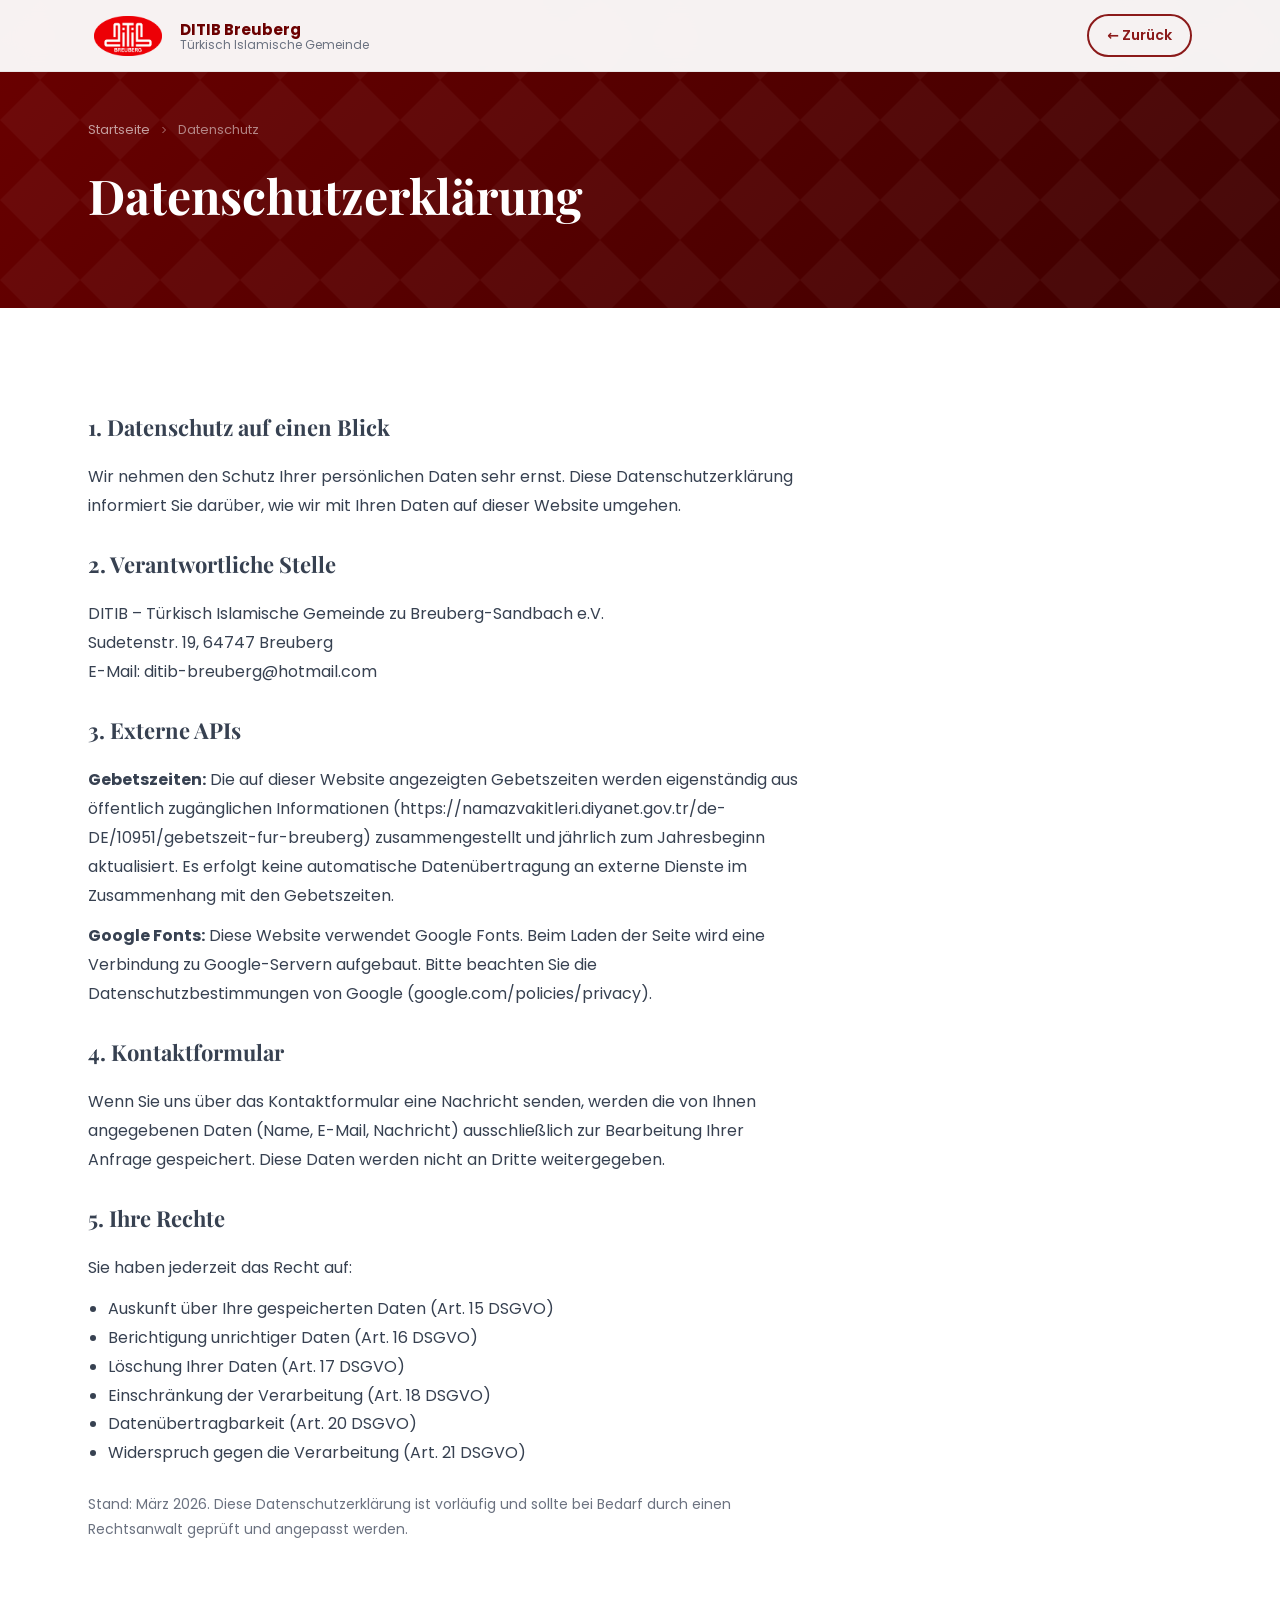
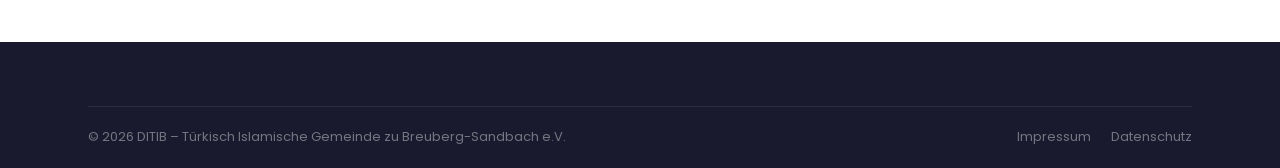
==== pages/datenschutz.html @ 113edd47 "datenschutz aktualisiert" ====
<!DOCTYPE html>
<html lang="de">

<head>
  <meta charset="UTF-8">
  <meta name="viewport" content="width=device-width, initial-scale=1.0">
  <title>Datenschutzerklärung – DITIB Breuberg</title>
  <link rel="preconnect" href="https://fonts.googleapis.com">
  <link rel="preconnect" href="https://fonts.gstatic.com" crossorigin>
  <link
    href="https://fonts.googleapis.com/css2?family=Playfair+Display:wght@600;700&family=Poppins:wght@400;500;600;700&display=swap"
    rel="stylesheet">
  <link rel="stylesheet" href="../css/style.css">
</head>

<body>

  <header>
    <nav class="navbar">
      <div class="container">
        <div class="navbar__inner">
          <a href="../index.html" class="navbar__logo">
            <div class="navbar__logo-icon" aria-hidden="true">
              <img src="../images/ditib_breuberg_logo.png" alt="DITIB Breuberg Logo"
                style="height:40px;width:auto;display:block;">
            </div>
            <div class="navbar__logo-text">
              <strong>DITIB Breuberg</strong>
              <span>Türkisch Islamische Gemeinde</span>
            </div>
          </a>
          <div class="navbar__actions">
            <a href="../index.html" class="btn btn--outline btn--sm">← Zurück</a>
          </div>
        </div>
      </div>
    </nav>
  </header>

  <div class="page-hero">
    <div class="container">
      <div class="page-hero__inner">
        <nav class="page-hero__breadcrumb">
          <a href="../index.html">Startseite</a>
          <svg width="12" height="12" viewBox="0 0 24 24" fill="none" stroke="currentColor" stroke-width="2">
            <path d="M9 18l6-6-6-6" />
          </svg>
          <span>Datenschutz</span>
        </nav>
        <h1>Datenschutzerklärung</h1>
      </div>
    </div>
  </div>

  <main>
    <section class="section">
      <div class="container">
        <div style="max-width:720px;line-height:1.8;color:var(--gray-700)">

          <h2 style="font-family:var(--font-heading);font-size:1.375rem;color:var(--green-900);margin-bottom:16px">1.
            Datenschutz auf einen Blick</h2>
          <p style="margin-bottom:24px">
            Wir nehmen den Schutz Ihrer persönlichen Daten sehr ernst. Diese Datenschutzerklärung informiert Sie
            darüber, wie wir mit Ihren Daten auf dieser Website umgehen.
          </p>

          <h2 style="font-family:var(--font-heading);font-size:1.375rem;color:var(--green-900);margin-bottom:16px">2.
            Verantwortliche Stelle</h2>
          <p style="margin-bottom:24px">
            DITIB – Türkisch Islamische Gemeinde zu Breuberg-Sandbach e.V.<br>
            Sudetenstr. 19, 64747 Breuberg<br>
            E-Mail: <a href="mailto:ditib-breuberg@hotmail.com"
              style="color:var(--green-700)">ditib-breuberg@hotmail.com</a>
          </p>

          <h2 style="font-family:var(--font-heading);font-size:1.375rem;color:var(--green-900);margin-bottom:16px">3.
            Externe APIs</h2>
          <p style="margin-bottom:12px">
            <strong>Gebetszeiten:</strong> Die auf dieser Website angezeigten Gebetszeiten werden eigenständig aus
            öffentlich zugänglichen Informationen (https://namazvakitleri.diyanet.gov.tr/de-DE/10951/gebetszeit-fur-breuberg) zusammengestellt und jährlich zum
            Jahresbeginn aktualisiert. Es erfolgt keine automatische Datenübertragung an externe Dienste im Zusammenhang
            mit den Gebetszeiten.
          </p>
          <p style="margin-bottom:24px">
            <strong>Google Fonts:</strong> Diese Website verwendet Google Fonts. Beim Laden der Seite wird eine
            Verbindung zu Google-Servern aufgebaut. Bitte beachten Sie die Datenschutzbestimmungen von Google
            (google.com/policies/privacy).
          </p>

          <h2 style="font-family:var(--font-heading);font-size:1.375rem;color:var(--green-900);margin-bottom:16px">4.
            Kontaktformular</h2>
          <p style="margin-bottom:24px">
            Wenn Sie uns über das Kontaktformular eine Nachricht senden, werden die von Ihnen angegebenen Daten (Name,
            E-Mail, Nachricht) ausschließlich zur Bearbeitung Ihrer Anfrage gespeichert. Diese Daten werden nicht an
            Dritte weitergegeben.
          </p>

          <h2 style="font-family:var(--font-heading);font-size:1.375rem;color:var(--green-900);margin-bottom:16px">5.
            Ihre Rechte</h2>
          <p style="margin-bottom:12px">Sie haben jederzeit das Recht auf:</p>
          <ul style="margin-left:20px;margin-bottom:24px;list-style:disc">
            <li>Auskunft über Ihre gespeicherten Daten (Art. 15 DSGVO)</li>
            <li>Berichtigung unrichtiger Daten (Art. 16 DSGVO)</li>
            <li>Löschung Ihrer Daten (Art. 17 DSGVO)</li>
            <li>Einschränkung der Verarbeitung (Art. 18 DSGVO)</li>
            <li>Datenübertragbarkeit (Art. 20 DSGVO)</li>
            <li>Widerspruch gegen die Verarbeitung (Art. 21 DSGVO)</li>
          </ul>

          <p style="color:var(--gray-500);font-size:.875rem">
            Stand: März 2026. Diese Datenschutzerklärung ist vorläufig und sollte bei Bedarf durch einen Rechtsanwalt
            geprüft und angepasst werden.
          </p>
        </div>
      </div>
    </section>
  </main>

  <footer class="footer">
    <div class="container">
      <div class="footer__bottom">
        <p>© 2026 DITIB – Türkisch Islamische Gemeinde zu Breuberg-Sandbach e.V.</p>
        <div class="footer__bottom-links">
          <a href="impressum.html">Impressum</a>
          <a href="datenschutz.html">Datenschutz</a>
        </div>
      </div>
    </div>
  </footer>

  <script src="../js/main.js"></script>
</body>

</html>
---- css/style.css ----
/* ============================================
   DITIB Breuberg - Modern Website Stylesheet
   Mobile-First, CSS Custom Properties
   ============================================ */

/* ---- CSS Variables ---- */
:root {
  /* Colors */
  --red-900: #6B0000;
  --red-800: #8B1A1A;
  --red-700: #A52020;
  --red-600: #C0392B;
  --red-500: #D9534F;
  --red-100: #FEF0F0;
  --emerald-700: #1A5C3A;
  --emerald-500: #2D8653;
  --emerald-300: #6BBF8E;
  --emerald-100: #E8F5EE;
  --cream: #F5F0E8;
  --white: #FFFFFF;
  --gray-900: #1A1A2E;
  --gray-700: #374151;
  --gray-500: #6B7280;
  --gray-300: #D1D5DB;
  --gray-100: #F3F4F6;
  --red-500: #EF4444;
  --blue-500: #3B82F6;

  /* Typography */
  --font-heading: 'Playfair Display', Georgia, serif;
  --font-body: 'Poppins', system-ui, -apple-system, sans-serif;
  --font-arabic: 'Amiri', 'Traditional Arabic', serif;

  /* Sizes */
  --radius-sm: 6px;
  --radius-md: 12px;
  --radius-lg: 20px;
  --radius-xl: 32px;
  --radius-full: 9999px;

  /* Shadows */
  --shadow-sm: 0 1px 3px rgba(0,0,0,.08), 0 1px 2px rgba(0,0,0,.06);
  --shadow-md: 0 4px 16px rgba(0,0,0,.10), 0 2px 6px rgba(0,0,0,.08);
  --shadow-lg: 0 10px 40px rgba(0,0,0,.14);
  --shadow-emerald: 0 4px 20px rgba(45,134,83,.25);

  /* Transitions */
  --ease: cubic-bezier(.4,0,.2,1);
  --duration: 250ms;

  /* Layout */
  --container: 1200px;
  --nav-height: 72px;

  /* Section padding */
  --section-py: clamp(60px, 8vw, 100px);
}

/* ---- Reset & Base ---- */
*, *::before, *::after { box-sizing: border-box; margin: 0; padding: 0; }

html {
  scroll-behavior: smooth;
  font-size: 16px;
  -webkit-text-size-adjust: 100%;
}

body {
  font-family: var(--font-body);
  color: var(--gray-900);
  background: var(--white);
  line-height: 1.6;
  overflow-x: hidden;
}

img, svg, video { display: block; max-width: 100%; }
a { color: inherit; text-decoration: none; }
ul, ol { list-style: none; }
button { cursor: pointer; border: none; background: none; font: inherit; }
input, textarea, select { font: inherit; }

/* ---- Utility ---- */
.container {
  width: 100%;
  max-width: var(--container);
  margin: 0 auto;
  padding: 0 20px;
}

@media (min-width: 640px) { .container { padding: 0 32px; } }
@media (min-width: 1024px) { .container { padding: 0 48px; } }

.section { padding: var(--section-py) 0; }
.section--alt { background: var(--cream); }
.section--dark { background: var(--red-900); color: var(--white); }
.section--green { background: var(--red-800); color: var(--white); }

.sr-only { position:absolute; width:1px; height:1px; padding:0; margin:-1px; overflow:hidden; clip:rect(0,0,0,0); border:0; }

.badge {
  display: inline-flex;
  align-items: center;
  gap: 6px;
  padding: 4px 14px;
  border-radius: var(--radius-full);
  font-size: .75rem;
  font-weight: 600;
  letter-spacing: .06em;
  text-transform: uppercase;
  background: var(--emerald-100);
  color: var(--emerald-700);
}

.section-header {
  text-align: center;
  margin-bottom: clamp(36px, 5vw, 60px);
}

.section-header .badge { margin-bottom: 14px; }

.section-header h2 {
  font-family: var(--font-heading);
  font-size: clamp(28px, 4vw, 44px);
  line-height: 1.2;
  color: var(--red-900);
  margin-bottom: 16px;
}

.section--dark .section-header h2,
.section--green .section-header h2 { color: var(--white); }

.section-header p {
  max-width: 600px;
  margin: 0 auto;
  color: var(--gray-500);
  font-size: 1.0625rem;
}

.section--dark .section-header p,
.section--green .section-header p { color: rgba(255,255,255,.7); }

/* ---- Buttons ---- */
.btn {
  display: inline-flex;
  align-items: center;
  justify-content: center;
  gap: 8px;
  padding: 12px 28px;
  border-radius: var(--radius-full);
  font-size: .9375rem;
  font-weight: 600;
  transition: all var(--duration) var(--ease);
  white-space: nowrap;
}

.btn--primary {
  background: var(--red-800);
  color: var(--white);
  box-shadow: 0 4px 14px rgba(139,26,26,.3);
}
.btn--primary:hover { background: var(--red-700); transform: translateY(-2px); box-shadow: 0 8px 24px rgba(139,26,26,.35); }

.btn--emerald {
  background: var(--emerald-500);
  color: var(--white);
  box-shadow: var(--shadow-emerald);
}
.btn--emerald:hover { background: var(--emerald-700); transform: translateY(-2px); box-shadow: 0 8px 24px rgba(45,134,83,.4); }

.btn--outline {
  background: transparent;
  color: var(--red-800);
  border: 2px solid var(--red-800);
}
.btn--outline:hover { background: var(--red-800); color: var(--white); }

.btn--outline-white {
  background: transparent;
  color: var(--white);
  border: 2px solid rgba(255,255,255,.6);
}
.btn--outline-white:hover { background: rgba(255,255,255,.15); border-color: var(--white); }

.btn--lg { padding: 16px 36px; font-size: 1.0625rem; }
.btn--sm { padding: 8px 18px; font-size: .875rem; }

/* ---- Navigation ---- */
.navbar {
  position: fixed;
  top: 0; left: 0; right: 0;
  z-index: 1000;
  height: var(--nav-height);
  background: rgba(255,255,255,.95);
  backdrop-filter: blur(12px);
  -webkit-backdrop-filter: blur(12px);
  border-bottom: 1px solid rgba(0,0,0,.06);
  transition: box-shadow var(--duration) var(--ease);
}

.navbar.scrolled {
  box-shadow: var(--shadow-md);
}

.navbar .container {
  height: 100%;
}

.navbar__inner {
  height: 100%;
  display: flex;
  align-items: center;
  justify-content: space-between;
  gap: 24px;
}

.navbar__logo {
  display: flex;
  align-items: center;
  gap: 12px;
  flex-shrink: 0;
}

.navbar__logo-icon {
  width: auto;
  height: 44px;
  min-width: 44px;
  max-width: 80px;
  background: transparent;
  border-radius: var(--radius-md);
  display: flex;
  align-items: center;
  justify-content: center;
  overflow: hidden;
  padding: 4px 6px;
}

.navbar__logo-icon svg { color: var(--white); }

.navbar__logo-text {
  display: flex;
  flex-direction: column;
}

.navbar__logo-text strong {
  font-size: .9375rem;
  font-weight: 700;
  color: var(--red-900);
  line-height: 1.2;
}

.navbar__logo-text span {
  font-size: .75rem;
  color: var(--gray-500);
  line-height: 1;
}

@media (max-width: 480px) {
  .navbar__logo-text span { display: none; }
  :root { --nav-height: 60px; }
}

.navbar__nav {
  display: none;
  align-items: center;
  gap: 4px;
}

@media (min-width: 1024px) { .navbar__nav { display: flex; } }

.navbar__nav a {
  padding: 8px 14px;
  border-radius: var(--radius-sm);
  font-size: .9rem;
  font-weight: 500;
  color: var(--gray-700);
  transition: all var(--duration) var(--ease);
}

.navbar__nav a:hover { background: var(--red-100); color: var(--red-800); }
.navbar__nav a.active { background: var(--red-100); color: var(--red-800); font-weight: 600; }

.navbar__actions {
  display: flex;
  align-items: center;
  gap: 12px;
}

.navbar__donate {
  display: none;
}

@media (min-width: 768px) { .navbar__donate { display: inline-flex; } }

.navbar__hamburger {
  display: flex;
  flex-direction: column;
  justify-content: center;
  align-items: center;
  width: 40px;
  height: 40px;
  gap: 5px;
  border-radius: var(--radius-sm);
  transition: background var(--duration) var(--ease);
}

.navbar__hamburger:hover { background: var(--gray-100); }

@media (min-width: 1024px) { .navbar__hamburger { display: none; } }

.navbar__hamburger span {
  display: block;
  width: 22px;
  height: 2px;
  background: var(--gray-700);
  border-radius: 2px;
  transition: all var(--duration) var(--ease);
  transform-origin: center;
}

.navbar__hamburger.open span:nth-child(1) { transform: translateY(7px) rotate(45deg); }
.navbar__hamburger.open span:nth-child(2) { opacity: 0; transform: scaleX(0); }
.navbar__hamburger.open span:nth-child(3) { transform: translateY(-7px) rotate(-45deg); }

/* Mobile Menu */
.mobile-menu {
  position: fixed;
  top: var(--nav-height);
  left: 0; right: 0;
  background: var(--white);
  border-bottom: 1px solid var(--gray-300);
  box-shadow: var(--shadow-lg);
  z-index: 999;
  transform: translateY(-10px);
  opacity: 0;
  pointer-events: none;
  transition: all var(--duration) var(--ease);
}

.mobile-menu.open {
  transform: translateY(0);
  opacity: 1;
  pointer-events: all;
}

.mobile-menu__inner {
  padding: 20px;
  display: flex;
  flex-direction: column;
  gap: 4px;
}

.mobile-menu__inner a {
  padding: 12px 16px;
  border-radius: var(--radius-md);
  font-size: 1rem;
  font-weight: 500;
  color: var(--gray-700);
  transition: all var(--duration) var(--ease);
  display: flex;
  align-items: center;
  gap: 12px;
}

.mobile-menu__inner a:hover { background: var(--red-100); color: var(--red-800); }
.mobile-menu__inner a svg { color: var(--gray-500); flex-shrink: 0; }
.mobile-menu__inner a:hover svg,
.mobile-menu__inner a.active svg { color: var(--gray-500); }

.mobile-menu__divider { height: 1px; background: var(--gray-300); margin: 8px 0; }

.mobile-menu__donate {
  margin-top: 8px;
}

/* ---- Hero Section ---- */
.hero {
  min-height: 100svh;
  min-height: 100vh;
  position: relative;
  display: flex;
  align-items: center;
  overflow: hidden;
  padding-top: var(--nav-height);
}

.hero__bg {
  position: absolute;
  inset: 0;
  background: linear-gradient(135deg, var(--red-900) 0%, #3D0000 40%, #4A0000 100%);
}

/* Geometric Islamic pattern overlay */
.hero__pattern {
  position: absolute;
  inset: 0;
  opacity: .04;
  background-image: url("data:image/svg+xml,%3Csvg width='80' height='80' viewBox='0 0 80 80' xmlns='http://www.w3.org/2000/svg'%3E%3Cg fill='none' fill-rule='evenodd'%3E%3Cg fill='%23ffffff' fill-opacity='1'%3E%3Cpath d='M40 0L80 40L40 80L0 40Z M40 10L70 40L40 70L10 40Z'/%3E%3C/g%3E%3C/g%3E%3C/svg%3E");
  background-size: 80px 80px;
}

.hero__glow {
  position: absolute;
  width: 600px;
  height: 600px;
  background: radial-gradient(circle, rgba(45,134,83,.15) 0%, transparent 70%);
  top: -100px;
  right: -100px;
  pointer-events: none;
}

.hero__glow-2 {
  position: absolute;
  width: 400px;
  height: 400px;
  background: radial-gradient(circle, rgba(139,26,26,.3) 0%, transparent 70%);
  bottom: -50px;
  left: -50px;
  pointer-events: none;
}

.hero__content {
  position: relative;
  z-index: 1;
  width: 100%;
  padding: 60px 0;
}

.hero__inner {
  display: grid;
  gap: 48px;
  align-items: center;
}

@media (min-width: 1024px) {
  .hero__inner {
    grid-template-columns: 1fr 440px;
    gap: 64px;
  }
}

.hero__text { color: var(--white); }

.hero__bismillah {
  font-family: var(--font-arabic);
  font-size: clamp(1.5rem, 3vw, 2rem);
  color: var(--emerald-300);
  margin-bottom: 20px;
  direction: rtl;
  text-align: left;
}

@media (min-width: 1024px) { .hero__bismillah { text-align: right; } }

.hero__label {
  display: inline-flex;
  align-items: center;
  gap: 8px;
  background: rgba(45,134,83,.2);
  border: 1px solid rgba(45,134,83,.4);
  color: var(--emerald-300);
  padding: 6px 16px;
  border-radius: var(--radius-full);
  font-size: .8125rem;
  font-weight: 600;
  letter-spacing: .06em;
  text-transform: uppercase;
  margin-bottom: 20px;
}

.hero__title {
  font-family: var(--font-heading);
  font-size: clamp(32px, 5vw, 64px);
  line-height: 1.1;
  font-weight: 700;
  margin-bottom: 16px;
}

.hero__title em {
  font-style: normal;
  color: var(--emerald-300);
  display: block;
}

.hero__subtitle {
  font-size: clamp(1rem, 1.5vw, 1.125rem);
  color: rgba(255,255,255,.75);
  max-width: 520px;
  margin-bottom: 36px;
}

.hero__actions {
  display: flex;
  flex-wrap: wrap;
  gap: 14px;
  margin-bottom: 48px;
}

.hero__stats {
  display: flex;
  flex-wrap: wrap;
  gap: 32px;
}

.hero__stat { text-align: center; }

.hero__stat strong {
  display: block;
  font-size: clamp(1.5rem, 3vw, 2.5rem);
  font-family: var(--font-heading);
  font-weight: 700;
  color: var(--emerald-300);
  line-height: 1;
}

.hero__stat span {
  font-size: .8125rem;
  color: rgba(255,255,255,.6);
  text-transform: uppercase;
  letter-spacing: .05em;
  margin-top: 4px;
}

/* Prayer times card in hero */
.prayer-card {
  background: rgba(255,255,255,.08);
  backdrop-filter: blur(20px);
  -webkit-backdrop-filter: blur(20px);
  border: 1px solid rgba(255,255,255,.12);
  border-radius: var(--radius-xl);
  padding: 28px;
  color: var(--white);
}

.prayer-card__header {
  display: flex;
  align-items: center;
  justify-content: space-between;
  margin-bottom: 24px;
  padding-bottom: 16px;
  border-bottom: 1px solid rgba(255,255,255,.1);
}

.prayer-card__title {
  font-size: .9375rem;
  font-weight: 600;
  display: flex;
  align-items: center;
  gap: 8px;
}

.prayer-card__date {
  font-size: .8125rem;
  color: rgba(255,255,255,.6);
}

.prayer-card__next {
  background: var(--emerald-500);
  border-radius: var(--radius-md);
  padding: 14px 18px;
  margin-bottom: 20px;
  display: flex;
  align-items: center;
  justify-content: space-between;
}

.prayer-card__next-label {
  font-size: .75rem;
  font-weight: 600;
  text-transform: uppercase;
  letter-spacing: .06em;
  opacity: .85;
}

.prayer-card__next-name { font-size: 1.125rem; font-weight: 700; }
.prayer-card__next-time { font-size: 1.5rem; font-weight: 700; font-variant-numeric: tabular-nums; }

.prayer-list {
  display: flex;
  flex-direction: column;
  gap: 10px;
}

.prayer-item {
  display: flex;
  align-items: center;
  justify-content: space-between;
  padding: 10px 14px;
  border-radius: var(--radius-md);
  background: rgba(255,255,255,.05);
  transition: background var(--duration) var(--ease);
}

.prayer-item.current {
  background: rgba(45,134,83,.2);
  border: 1px solid rgba(45,134,83,.35);
}

.prayer-item__name {
  display: flex;
  align-items: center;
  gap: 10px;
  font-size: .9375rem;
  font-weight: 500;
}

.prayer-item__icon {
  width: 32px;
  height: 32px;
  border-radius: var(--radius-sm);
  background: rgba(255,255,255,.08);
  display: flex;
  align-items: center;
  justify-content: center;
  font-size: 1rem;
}

.prayer-item__time {
  font-size: .9375rem;
  font-weight: 600;
  font-variant-numeric: tabular-nums;
  color: var(--emerald-300);
}

.prayer-card__loading {
  text-align: center;
  padding: 40px 20px;
  color: rgba(255,255,255,.5);
  font-size: .9375rem;
}

.prayer-spinner {
  width: 32px;
  height: 32px;
  border: 3px solid rgba(255,255,255,.1);
  border-top-color: var(--emerald-500);
  border-radius: 50%;
  animation: spin .8s linear infinite;
  margin: 0 auto 12px;
}

@keyframes spin { to { transform: rotate(360deg); } }

/* ---- Prayer Times Full Page ---- */
.prayer-times-grid {
  display: grid;
  grid-template-columns: repeat(auto-fit, minmax(160px, 1fr));
  gap: 16px;
}

.prayer-times-card {
  background: var(--white);
  border: 1px solid var(--gray-300);
  border-radius: var(--radius-lg);
  padding: 24px 20px;
  text-align: center;
  transition: all var(--duration) var(--ease);
  position: relative;
  overflow: hidden;
}

.prayer-times-card::before {
  content: '';
  position: absolute;
  top: 0; left: 0; right: 0;
  height: 4px;
  background: var(--red-800);
  opacity: 0;
  transition: opacity var(--duration) var(--ease);
}

.prayer-times-card:hover { box-shadow: var(--shadow-md); transform: translateY(-2px); }
.prayer-times-card:hover::before,
.prayer-times-card.current::before { opacity: 1; }

.prayer-times-card.current {
  border-color: var(--red-600);
  background: var(--red-100);
  box-shadow: 0 0 0 3px rgba(139,26,26,.1);
}

.prayer-times-card__icon { font-size: 2rem; margin-bottom: 10px; }
.prayer-times-card__name { font-size: .875rem; font-weight: 600; color: var(--gray-500); text-transform: uppercase; letter-spacing: .05em; margin-bottom: 8px; }
.prayer-times-card__time { font-size: 2rem; font-weight: 700; font-variant-numeric: tabular-nums; color: var(--red-800); }
.prayer-times-card.current .prayer-times-card__time { color: var(--red-700); }

/* ---- Events Section ---- */
.events-grid {
  display: grid;
  gap: 24px;
  grid-template-columns: 1fr;
}

@media (min-width: 640px) { .events-grid { grid-template-columns: repeat(2, 1fr); } }
@media (min-width: 1024px) { .events-grid { grid-template-columns: repeat(3, 1fr); } }

.event-card {
  background: var(--white);
  border-radius: var(--radius-lg);
  overflow: hidden;
  box-shadow: var(--shadow-sm);
  border: 1px solid var(--gray-300);
  transition: all var(--duration) var(--ease);
  display: flex;
  flex-direction: column;
}

.event-card:hover { box-shadow: var(--shadow-lg); transform: translateY(-4px); }

.event-card__image {
  height: 200px;
  background: var(--red-800);
  position: relative;
  overflow: hidden;
}

.event-card__image img {
  width: 100%;
  height: 100%;
  object-fit: cover;
  transition: transform 400ms var(--ease);
}

.event-card:hover .event-card__image img { transform: scale(1.05); }

.event-card__image-placeholder {
  width: 100%;
  height: 100%;
  display: flex;
  align-items: center;
  justify-content: center;
  font-size: 3rem;
  background: linear-gradient(135deg, var(--red-800), var(--red-900));
}

.event-card__category {
  position: absolute;
  top: 14px;
  left: 14px;
  background: var(--emerald-500);
  color: var(--white);
  padding: 4px 12px;
  border-radius: var(--radius-full);
  font-size: .75rem;
  font-weight: 600;
  text-transform: uppercase;
  letter-spacing: .05em;
}

.event-card__body {
  padding: 20px;
  flex: 1;
  display: flex;
  flex-direction: column;
}

.event-card__date {
  display: flex;
  align-items: center;
  gap: 6px;
  font-size: .8125rem;
  color: var(--red-700);
  font-weight: 600;
  margin-bottom: 10px;
}

.event-card__title {
  font-family: var(--font-heading);
  font-size: 1.125rem;
  font-weight: 600;
  color: var(--gray-900);
  margin-bottom: 10px;
  line-height: 1.35;
}

.event-card__desc {
  font-size: .9rem;
  color: var(--gray-500);
  flex: 1;
  margin-bottom: 18px;
  line-height: 1.55;
}

.event-card__footer {
  display: flex;
  align-items: center;
  justify-content: space-between;
  padding-top: 16px;
  border-top: 1px solid var(--gray-100);
}

.event-card__location {
  display: flex;
  align-items: center;
  gap: 6px;
  font-size: .8125rem;
  color: var(--gray-500);
}

/* ---- About Section ---- */
.about-grid {
  display: grid;
  gap: 48px;
  align-items: center;
}

@media (min-width: 1024px) {
  .about-grid { grid-template-columns: 1fr 1fr; gap: 80px; }
  .about-grid--reverse .about-visual { order: -1; }
}

.about-text .badge { margin-bottom: 16px; }

.about-text h2 {
  font-family: var(--font-heading);
  font-size: clamp(26px, 3.5vw, 40px);
  color: var(--red-900);
  margin-bottom: 20px;
  line-height: 1.2;
}

.about-text p {
  color: var(--gray-500);
  margin-bottom: 16px;
  line-height: 1.7;
  font-size: .9375rem;
}

.about-text .btn { margin-top: 8px; }

.about-features {
  display: flex;
  flex-direction: column;
  gap: 16px;
  margin-top: 28px;
}

.about-feature {
  display: flex;
  gap: 14px;
  align-items: flex-start;
}

.about-feature__icon {
  width: 44px;
  height: 44px;
  background: var(--red-100);
  border-radius: var(--radius-md);
  display: flex;
  align-items: center;
  justify-content: center;
  font-size: 1.25rem;
  flex-shrink: 0;
}

.about-feature__text strong {
  display: block;
  font-size: .9375rem;
  font-weight: 600;
  color: var(--gray-900);
  margin-bottom: 2px;
}

.about-feature__text span {
  font-size: .875rem;
  color: var(--gray-500);
}

.about-visual {
  position: relative;
}

.about-visual__card {
  background: var(--white);
  border-radius: var(--radius-xl);
  overflow: hidden;
  box-shadow: var(--shadow-lg);
  aspect-ratio: 4/3;
  background: linear-gradient(135deg, var(--red-800), var(--red-900));
  display: flex;
  align-items: center;
  justify-content: center;
  font-size: 5rem;
}

.about-visual__badge {
  position: absolute;
  bottom: -20px;
  right: -20px;
  background: var(--emerald-500);
  color: var(--white);
  border-radius: var(--radius-lg);
  padding: 16px 20px;
  box-shadow: var(--shadow-emerald);
  text-align: center;
}

.about-visual__badge strong { display: block; font-size: 2rem; font-family: var(--font-heading); line-height: 1; }
.about-visual__badge span { font-size: .75rem; font-weight: 600; text-transform: uppercase; letter-spacing: .05em; opacity: .85; }

/* ---- Youth Section ---- */
.youth-section {
  background: var(--cream);
}

.youth-grid {
  display: grid;
  gap: 24px;
  grid-template-columns: 1fr;
}

@media (min-width: 640px) { .youth-grid { grid-template-columns: repeat(2, 1fr); } }
@media (min-width: 1024px) { .youth-grid { grid-template-columns: repeat(3, 1fr); } }

.youth-card {
  background: var(--white);
  border-radius: var(--radius-lg);
  padding: 28px 24px;
  box-shadow: var(--shadow-sm);
  border: 1px solid var(--gray-300);
  transition: all var(--duration) var(--ease);
  position: relative;
  overflow: hidden;
}

.youth-card::after {
  content: '';
  position: absolute;
  bottom: 0; left: 0; right: 0;
  height: 3px;
  background: linear-gradient(90deg, var(--red-600), var(--emerald-500));
  transform: scaleX(0);
  transition: transform var(--duration) var(--ease);
}

.youth-card:hover { box-shadow: var(--shadow-md); transform: translateY(-3px); }
.youth-card:hover::after { transform: scaleX(1); }

.youth-card__icon {
  width: 56px;
  height: 56px;
  background: var(--red-100);
  border-radius: var(--radius-lg);
  display: flex;
  align-items: center;
  justify-content: center;
  font-size: 1.5rem;
  margin-bottom: 18px;
}

.youth-card__title {
  font-size: 1.0625rem;
  font-weight: 700;
  color: var(--red-900);
  margin-bottom: 10px;
}

.youth-card__desc {
  font-size: .9rem;
  color: var(--gray-500);
  line-height: 1.6;
  margin-bottom: 18px;
}

.youth-card__link {
  font-size: .875rem;
  font-weight: 600;
  color: var(--red-700);
  display: flex;
  align-items: center;
  gap: 6px;
  transition: gap var(--duration) var(--ease);
}

.youth-card:hover .youth-card__link { gap: 10px; }

/* ---- Gallery Section ---- */
.gallery-grid {
  display: grid;
  grid-template-columns: repeat(2, 1fr);
  gap: 12px;
}

@media (min-width: 640px) { .gallery-grid { grid-template-columns: repeat(3, 1fr); } }
@media (min-width: 1024px) {
  .gallery-grid {
    grid-template-columns: repeat(4, 1fr);
    grid-template-rows: repeat(2, 200px);
  }
  .gallery-grid .gallery-item:nth-child(1) { grid-column: span 2; grid-row: span 2; }
  .gallery-grid .gallery-item:nth-child(5) { grid-column: span 2; }
}

.gallery-item {
  border-radius: var(--radius-md);
  overflow: hidden;
  aspect-ratio: 1;
  background: var(--red-800);
  position: relative;
  cursor: pointer;
  display: flex;
  align-items: center;
  justify-content: center;
}

@media (min-width: 1024px) {
  .gallery-item { aspect-ratio: unset; }
}

.gallery-item__placeholder {
  font-size: 2.5rem;
  transition: transform 300ms var(--ease);
}

.gallery-item:hover .gallery-item__placeholder { transform: scale(1.1); }

.gallery-item__overlay {
  position: absolute;
  inset: 0;
  background: rgba(139,26,26,.7);
  display: flex;
  align-items: center;
  justify-content: center;
  opacity: 0;
  transition: opacity var(--duration) var(--ease);
}

.gallery-item:hover .gallery-item__overlay { opacity: 1; }

.gallery-item__overlay svg { color: var(--white); width: 32px; height: 32px; }

/* ---- Donation Section ---- */
.donation-section {
  background: linear-gradient(135deg, var(--red-900) 0%, #3D0000 100%);
  position: relative;
  overflow: hidden;
}

.donation-section::before {
  content: '';
  position: absolute;
  inset: 0;
  background-image: url("data:image/svg+xml,%3Csvg width='60' height='60' viewBox='0 0 60 60' xmlns='http://www.w3.org/2000/svg'%3E%3Cg fill='%23ffffff' fill-opacity='.03'%3E%3Cpath d='M30 0L60 30L30 60L0 30Z'/%3E%3C/g%3E%3C/svg%3E");
  background-size: 60px 60px;
}

.donation-grid {
  position: relative;
  z-index: 1;
  display: grid;
  gap: 48px;
  align-items: center;
}

@media (min-width: 1024px) { .donation-grid { grid-template-columns: 1fr 420px; } }

.donation-text { color: var(--white); }
.donation-text .badge { background: rgba(45,134,83,.2); border: 1px solid rgba(45,134,83,.3); color: var(--emerald-300); margin-bottom: 20px; }

.donation-text h2 {
  font-family: var(--font-heading);
  font-size: clamp(28px, 4vw, 44px);
  line-height: 1.2;
  margin-bottom: 20px;
}

.donation-text h2 em { font-style: normal; color: var(--emerald-300); }

.donation-text p {
  color: rgba(255,255,255,.75);
  font-size: .9375rem;
  line-height: 1.7;
  margin-bottom: 16px;
}

.donation-amounts {
  display: flex;
  flex-wrap: wrap;
  gap: 10px;
  margin: 28px 0;
}

.donation-amount-btn {
  padding: 10px 22px;
  border-radius: var(--radius-full);
  border: 2px solid rgba(45,134,83,.4);
  color: var(--emerald-300);
  font-size: .9375rem;
  font-weight: 600;
  cursor: pointer;
  transition: all var(--duration) var(--ease);
}

.donation-amount-btn:hover,
.donation-amount-btn.selected {
  background: var(--emerald-500);
  border-color: var(--emerald-500);
  color: var(--white);
}

.donation-card {
  background: rgba(255,255,255,.06);
  backdrop-filter: blur(20px);
  -webkit-backdrop-filter: blur(20px);
  border: 1px solid rgba(255,255,255,.1);
  border-radius: var(--radius-xl);
  padding: 32px;
  color: var(--white);
}

.donation-card h3 {
  font-family: var(--font-heading);
  font-size: 1.375rem;
  margin-bottom: 24px;
  display: flex;
  align-items: center;
  gap: 10px;
}

.donation-methods {
  display: flex;
  flex-direction: column;
  gap: 14px;
  margin-bottom: 24px;
}

.donation-method {
  display: flex;
  align-items: center;
  gap: 14px;
  padding: 14px 18px;
  background: rgba(255,255,255,.06);
  border-radius: var(--radius-md);
  border: 1px solid rgba(255,255,255,.1);
}

.donation-method__icon {
  width: 40px;
  height: 40px;
  background: var(--emerald-500);
  border-radius: var(--radius-md);
  display: flex;
  align-items: center;
  justify-content: center;
  font-size: 1.125rem;
  flex-shrink: 0;
}

.donation-method__text strong { display: block; font-size: .9375rem; font-weight: 600; }
.donation-method__text span { font-size: .8125rem; color: rgba(255,255,255,.6); }

.donation-cta {
  width: 100%;
  padding: 16px;
  background: var(--emerald-500);
  color: var(--white);
  border-radius: var(--radius-md);
  font-size: 1rem;
  font-weight: 700;
  cursor: pointer;
  transition: all var(--duration) var(--ease);
  border: none;
}

.donation-cta:hover { background: var(--emerald-700); transform: translateY(-2px); box-shadow: var(--shadow-emerald); }

/* ---- Contact Section ---- */
.contact-grid {
  display: grid;
  gap: 48px;
}

@media (min-width: 1024px) { .contact-grid { grid-template-columns: 400px 1fr; } }

.contact-info { display: flex; flex-direction: column; gap: 24px; }

.contact-info-card {
  background: var(--white);
  border: 1px solid var(--gray-300);
  border-radius: var(--radius-lg);
  padding: 24px;
  box-shadow: var(--shadow-sm);
}

.contact-info-card__icon {
  width: 48px;
  height: 48px;
  background: var(--red-100);
  border-radius: var(--radius-md);
  display: flex;
  align-items: center;
  justify-content: center;
  font-size: 1.25rem;
  margin-bottom: 14px;
}

.contact-info-card h3 { font-size: 1rem; font-weight: 700; color: var(--red-900); margin-bottom: 8px; }
.contact-info-card p { font-size: .9rem; color: var(--gray-500); line-height: 1.6; }
.contact-info-card a { color: var(--red-700); font-weight: 500; }
.contact-info-card a:hover { text-decoration: underline; }

.contact-form {
  background: var(--white);
  border: 1px solid var(--gray-300);
  border-radius: var(--radius-xl);
  padding: 36px 32px;
  box-shadow: var(--shadow-sm);
}

.contact-form h3 {
  font-family: var(--font-heading);
  font-size: 1.375rem;
  color: var(--red-900);
  margin-bottom: 24px;
}

.form-group {
  margin-bottom: 20px;
}

.form-label {
  display: block;
  font-size: .875rem;
  font-weight: 600;
  color: var(--gray-700);
  margin-bottom: 8px;
}

.form-input, .form-textarea, .form-select {
  width: 100%;
  padding: 12px 16px;
  border: 1.5px solid var(--gray-300);
  border-radius: var(--radius-md);
  font-size: .9375rem;
  color: var(--gray-900);
  background: var(--white);
  transition: border-color var(--duration) var(--ease), box-shadow var(--duration) var(--ease);
  outline: none;
  appearance: none;
}

.form-input:focus, .form-textarea:focus, .form-select:focus {
  border-color: var(--red-600);
  box-shadow: 0 0 0 3px rgba(139,26,26,.1);
}

.form-textarea { min-height: 140px; resize: vertical; }

.form-row { display: grid; gap: 16px; }
@media (min-width: 640px) { .form-row { grid-template-columns: 1fr 1fr; } }

.form-submit { width: 100%; margin-top: 8px; padding: 14px; font-size: 1rem; }

/* ---- Map ---- */
.map-section { height: 400px; background: var(--gray-100); border-radius: var(--radius-lg); overflow: hidden; position: relative; }
.map-placeholder { width: 100%; height: 100%; display: flex; flex-direction: column; align-items: center; justify-content: center; gap: 12px; color: var(--gray-500); font-size: .9375rem; }
.map-placeholder a { color: var(--red-700); font-weight: 600; text-decoration: underline; }

/* ---- Footer ---- */
.footer {
  background: var(--gray-900);
  color: var(--white);
  padding: 64px 0 0;
}

.footer__grid {
  display: grid;
  gap: 40px;
  grid-template-columns: 1fr;
  margin-bottom: 48px;
}

@media (min-width: 640px) { .footer__grid { grid-template-columns: repeat(2, 1fr); } }
@media (min-width: 1024px) { .footer__grid { grid-template-columns: 2fr 1fr 1fr 1fr; } }

.footer__brand { max-width: 320px; }

.footer__logo {
  display: flex;
  align-items: center;
  gap: 12px;
  margin-bottom: 18px;
}

.footer__logo-icon {
  width: 44px;
  height: 44px;
  background: var(--red-800);
  border-radius: var(--radius-md);
  display: flex;
  align-items: center;
  justify-content: center;
}

.footer__logo-text strong { font-size: 1rem; font-weight: 700; }
.footer__logo-text span { font-size: .75rem; color: rgba(255,255,255,.5); }

.footer__desc {
  font-size: .9rem;
  color: rgba(255,255,255,.55);
  line-height: 1.7;
  margin-bottom: 24px;
}

.footer__socials {
  display: flex;
  gap: 10px;
}

.footer__social-link {
  width: 38px;
  height: 38px;
  background: rgba(255,255,255,.08);
  border-radius: var(--radius-md);
  display: flex;
  align-items: center;
  justify-content: center;
  transition: all var(--duration) var(--ease);
  font-size: 1rem;
}

.footer__social-link:hover { background: var(--red-700); transform: translateY(-2px); }

.footer__col h4 {
  font-size: .875rem;
  font-weight: 700;
  text-transform: uppercase;
  letter-spacing: .08em;
  color: rgba(255,255,255,.4);
  margin-bottom: 18px;
}

.footer__links {
  display: flex;
  flex-direction: column;
  gap: 10px;
}

.footer__links a {
  font-size: .9rem;
  color: rgba(255,255,255,.65);
  transition: color var(--duration) var(--ease);
  display: flex;
  align-items: center;
  gap: 6px;
}

.footer__links a:hover { color: var(--white); }

.footer__contact-item {
  display: flex;
  align-items: flex-start;
  gap: 10px;
  margin-bottom: 12px;
}

.footer__contact-item span {
  font-size: .75rem;
  font-weight: 600;
  text-transform: uppercase;
  letter-spacing: .05em;
  color: rgba(255,255,255,.4);
  min-width: 60px;
  margin-top: 1px;
}

.footer__contact-item p {
  font-size: .9rem;
  color: rgba(255,255,255,.7);
  line-height: 1.5;
}

.footer__contact-item p a {
  color: rgba(255,255,255,.7);
  text-decoration: none;
}

.footer__contact-item p a:hover {
  color: #fff;
  text-decoration: underline;
}

.footer__bottom {
  border-top: 1px solid rgba(255,255,255,.08);
  padding: 20px 0;
  display: flex;
  flex-wrap: wrap;
  gap: 12px;
  align-items: center;
  justify-content: space-between;
}

.footer__bottom p {
  font-size: .8125rem;
  color: rgba(255,255,255,.4);
}

.footer__bottom-links {
  display: flex;
  gap: 20px;
}

.footer__bottom-links a {
  font-size: .8125rem;
  color: rgba(255,255,255,.4);
  transition: color var(--duration) var(--ease);
}

.footer__bottom-links a:hover { color: var(--white); }

/* ---- Page Hero (inner pages) ---- */
.page-hero {
  background: linear-gradient(135deg, var(--red-900) 0%, #3D0000 100%);
  padding: calc(var(--nav-height) + 48px) 0 60px;
  color: var(--white);
  position: relative;
  overflow: hidden;
}

.page-hero::before {
  content: '';
  position: absolute;
  inset: 0;
  opacity: .04;
  background-image: url("data:image/svg+xml,%3Csvg width='80' height='80' viewBox='0 0 80 80' xmlns='http://www.w3.org/2000/svg'%3E%3Cg fill='%23ffffff'%3E%3Cpath d='M40 0L80 40L40 80L0 40Z'/%3E%3C/g%3E%3C/svg%3E");
  background-size: 80px 80px;
}

.page-hero__inner { position: relative; z-index: 1; }

.page-hero__breadcrumb {
  display: flex;
  align-items: center;
  gap: 8px;
  font-size: .8125rem;
  color: rgba(255,255,255,.5);
  margin-bottom: 16px;
}

.page-hero__breadcrumb a { color: rgba(255,255,255,.6); transition: color var(--duration) var(--ease); }
.page-hero__breadcrumb a:hover { color: var(--white); }

.page-hero h1 {
  font-family: var(--font-heading);
  font-size: clamp(28px, 4vw, 48px);
  margin-bottom: 14px;
}

.page-hero p {
  font-size: 1.0625rem;
  color: rgba(255,255,255,.7);
  max-width: 540px;
}

/* ---- Scroll animations ---- */
[data-aos] {
  opacity: 0;
  transform: translateY(24px);
  transition: opacity 500ms var(--ease), transform 500ms var(--ease);
}

[data-aos].aos-animate {
  opacity: 1;
  transform: translateY(0);
}

[data-aos][data-aos-delay="100"] { transition-delay: 100ms; }
[data-aos][data-aos-delay="200"] { transition-delay: 200ms; }
[data-aos][data-aos-delay="300"] { transition-delay: 300ms; }
[data-aos][data-aos-delay="400"] { transition-delay: 400ms; }

/* ---- Ticker / announcement bar ---- */
.announcement-bar {
  background: var(--emerald-500);
  color: var(--white);
  padding: 10px 0;
  font-size: .875rem;
  font-weight: 600;
  overflow: hidden;
  position: relative;
}

.announcement-bar__inner {
  display: flex;
  align-items: center;
  gap: 24px;
  white-space: nowrap;
  animation: marquee-scroll 30s linear infinite;
}

.announcement-bar:hover .announcement-bar__inner {
  animation-play-state: paused;
}

@keyframes marquee-scroll {
  0%   { transform: translateX(0); }
  100% { transform: translateX(-50%); }
}

/* ---- Countdown timer ---- */
.countdown {
  display: flex;
  gap: 12px;
  justify-content: center;
}

.countdown-unit {
  text-align: center;
  min-width: 60px;
}

.countdown-unit__value {
  display: flex;
  align-items: center;
  justify-content: center;
  background: rgba(255,255,255,.1);
  border-radius: var(--radius-md);
  padding: 10px 8px;
  font-size: 1.5rem;
  font-weight: 700;
  font-variant-numeric: tabular-nums;
  min-width: 60px;
  margin-bottom: 6px;
}

.countdown-unit__label {
  font-size: .6875rem;
  text-transform: uppercase;
  letter-spacing: .08em;
  opacity: .6;
}

/* ---- Members / Team ---- */
.team-grid {
  display: grid;
  gap: 16px;
  grid-template-columns: repeat(2, 1fr);
}

@media (min-width: 640px) {
  .team-grid { gap: 24px; grid-template-columns: repeat(auto-fit, minmax(200px, 1fr)); }
}

.team-card {
  background: var(--white);
  border-radius: var(--radius-lg);
  padding: 20px 14px;
  text-align: center;
  box-shadow: var(--shadow-sm);
  border: 1px solid var(--gray-300);
  transition: all var(--duration) var(--ease);
}

@media (min-width: 640px) {
  .team-card { padding: 28px 20px; }
}

.team-card:hover { box-shadow: var(--shadow-md); transform: translateY(-3px); }

.team-card__avatar {
  width: 72px;
  height: 72px;
  background: var(--red-800);
  border-radius: 50%;
  display: flex;
  align-items: center;
  justify-content: center;
  font-size: 1.75rem;
  margin: 0 auto 14px;
}

.team-card__name { font-size: 1rem; font-weight: 700; color: var(--red-900); margin-bottom: 4px; }
.team-card__role { font-size: .875rem; color: var(--emerald-500); font-weight: 600; }

/* ---- Utility classes ---- */
.text-center { text-align: center; }
.text-emerald { color: var(--emerald-500); }
.text-green { color: var(--red-700); }
.mt-8 { margin-top: 32px; }
.mt-6 { margin-top: 24px; }
.flex-center { display: flex; align-items: center; justify-content: center; }
.gap-4 { gap: 16px; }
.w-full { width: 100%; }

/* ---- Prayer next countdown ---- */
.next-prayer-banner {
  background: var(--red-100);
  border: 1px solid var(--red-500);
  border-radius: var(--radius-lg);
  padding: 20px 24px;
  display: flex;
  align-items: center;
  justify-content: space-between;
  flex-wrap: wrap;
  gap: 16px;
  margin-bottom: 32px;
}

.next-prayer-banner__info { display: flex; align-items: center; gap: 14px; }
.next-prayer-banner__icon { font-size: 1.75rem; }
.next-prayer-banner__text strong { display: block; font-size: .875rem; color: var(--gray-500); font-weight: 500; }
.next-prayer-banner__text h3 { font-size: 1.25rem; font-weight: 700; color: var(--red-800); }
.next-prayer-banner__countdown { text-align: right; }
.next-prayer-banner__countdown .label { font-size: .75rem; color: var(--gray-500); text-transform: uppercase; letter-spacing: .05em; margin-bottom: 4px; }
.next-prayer-banner__countdown .time { font-size: 1.5rem; font-weight: 700; font-variant-numeric: tabular-nums; color: var(--red-800); }

/* ---- Islamic calendar note ---- */
.hijri-date {
  font-size: .875rem;
  color: var(--gray-500);
  font-family: var(--font-arabic);
}

/* ---- Toast / notifications ---- */
.toast {
  position: fixed;
  bottom: 24px;
  right: 24px;
  background: var(--gray-900);
  color: var(--white);
  padding: 14px 20px;
  border-radius: var(--radius-md);
  box-shadow: var(--shadow-lg);
  font-size: .9rem;
  z-index: 9999;
  transform: translateY(100px);
  opacity: 0;
  transition: all var(--duration) var(--ease);
}

.toast.show { transform: translateY(0); opacity: 1; }
.toast.success { background: var(--red-800); }
.toast.error { background: var(--red-500); }
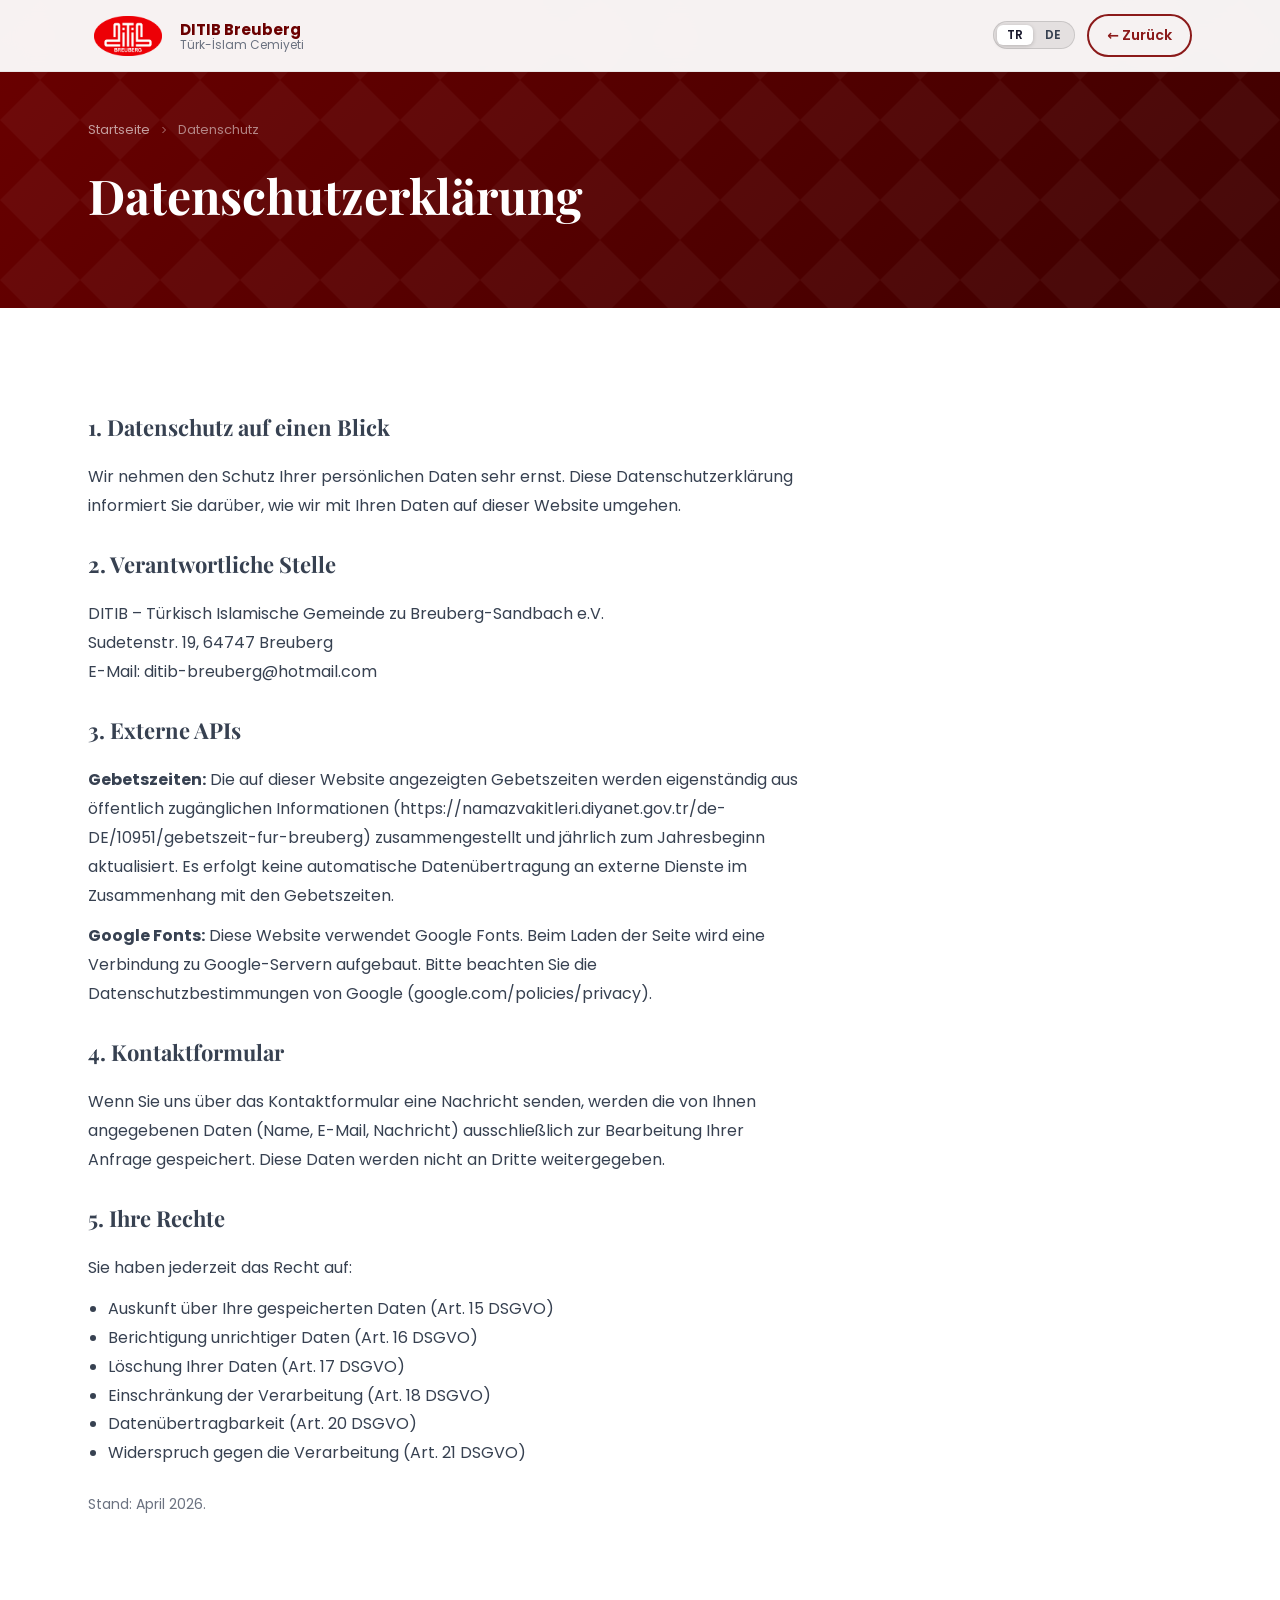
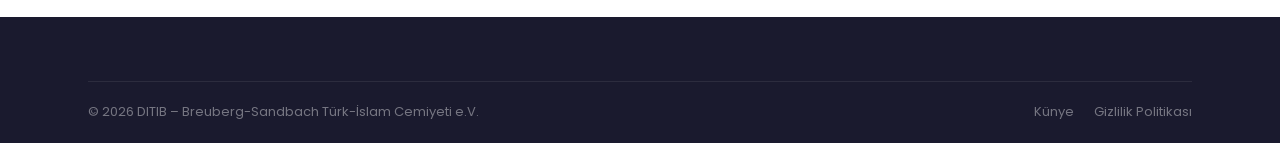
==== commit 7c9c16ac: "fixes" ====
--- a/pages/datenschutz.html
+++ b/pages/datenschutz.html
@@ -26,10 +26,14 @@
             </div>
             <div class="navbar__logo-text">
               <strong>DITIB Breuberg</strong>
-              <span>Türkisch Islamische Gemeinde</span>
+              <span data-i18n="nav.tagline">Türkisch Islamische Gemeinde</span>
             </div>
           </a>
           <div class="navbar__actions">
+            <div class="lang-switcher">
+              <button class="lang-btn" data-lang="tr">TR</button>
+              <button class="lang-btn" data-lang="de">DE</button>
+            </div>
             <a href="../index.html" class="btn btn--outline btn--sm">← Zurück</a>
           </div>
         </div>
@@ -108,8 +112,7 @@
           </ul>
 
           <p style="color:var(--gray-500);font-size:.875rem">
-            Stand: März 2026. Diese Datenschutzerklärung ist vorläufig und sollte bei Bedarf durch einen Rechtsanwalt
-            geprüft und angepasst werden.
+            Stand: April 2026.
           </p>
         </div>
       </div>
@@ -119,15 +122,16 @@
   <footer class="footer">
     <div class="container">
       <div class="footer__bottom">
-        <p>© 2026 DITIB – Türkisch Islamische Gemeinde zu Breuberg-Sandbach e.V.</p>
+        <p data-i18n="footer.copyright">© 2026 DITIB – Türkisch Islamische Gemeinde zu Breuberg-Sandbach e.V.</p>
         <div class="footer__bottom-links">
-          <a href="impressum.html">Impressum</a>
-          <a href="datenschutz.html">Datenschutz</a>
+          <a href="impressum.html" data-i18n="footer.imprint">Impressum</a>
+          <a href="datenschutz.html" data-i18n="footer.privacy">Datenschutz</a>
         </div>
       </div>
     </div>
   </footer>
 
+  <script src="../js/i18n.js"></script>
   <script src="../js/main.js"></script>
 </body>
 
--- a/css/style.css
+++ b/css/style.css
@@ -291,6 +291,35 @@
 
 @media (min-width: 768px) { .navbar__donate { display: inline-flex; } }
 
+/* ---- Language Switcher ---- */
+.lang-switcher {
+  display: flex;
+  align-items: center;
+  gap: 2px;
+  border: 1px solid rgba(0,0,0,.12);
+  border-radius: var(--radius-full);
+  padding: 3px;
+  background: rgba(0,0,0,.07);
+}
+.lang-btn {
+  background: none;
+  border: none;
+  cursor: pointer;
+  padding: 4px 10px;
+  border-radius: 6px;
+  line-height: 1;
+  font-size: .75rem;
+  font-weight: 600;
+  color: var(--gray-700);
+  transition: background var(--duration) var(--ease), box-shadow var(--duration) var(--ease), color var(--duration) var(--ease);
+}
+.lang-btn:hover { color: var(--gray-900); }
+.lang-btn.active {
+  background: var(--white);
+  box-shadow: 0 1px 4px rgba(0,0,0,.2);
+  color: var(--gray-900);
+}
+
 .navbar__hamburger {
   display: flex;
   flex-direction: column;
@@ -679,7 +708,7 @@
 }
 
 .prayer-times-card__icon { font-size: 2rem; margin-bottom: 10px; }
-.prayer-times-card__name { font-size: .875rem; font-weight: 600; color: var(--gray-500); text-transform: uppercase; letter-spacing: .05em; margin-bottom: 8px; }
+.prayer-times-card__name { font-size: .75rem; font-weight: 600; color: var(--gray-500); text-transform: uppercase; letter-spacing: .05em; margin-bottom: 8px; word-break: break-word; overflow-wrap: break-word; }
 .prayer-times-card__time { font-size: 2rem; font-weight: 700; font-variant-numeric: tabular-nums; color: var(--red-800); }
 .prayer-times-card.current .prayer-times-card__time { color: var(--red-700); }
 
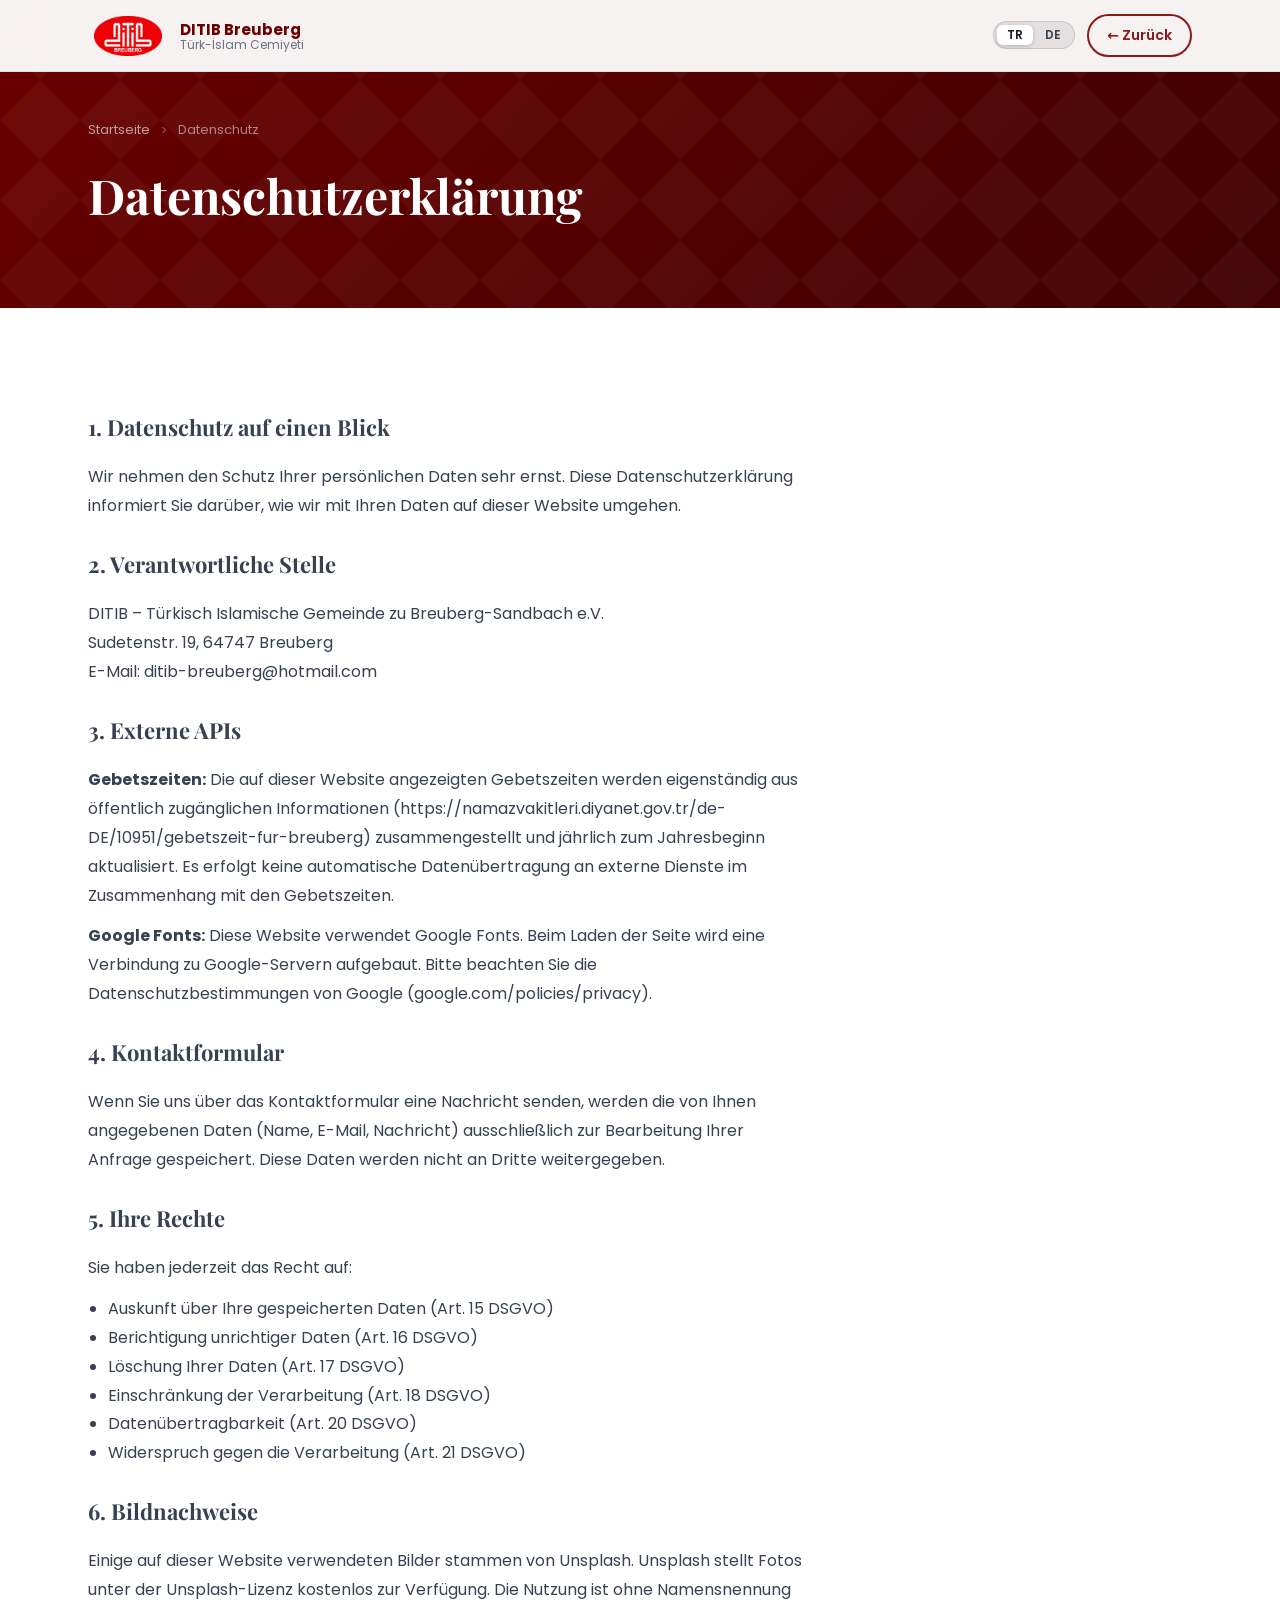
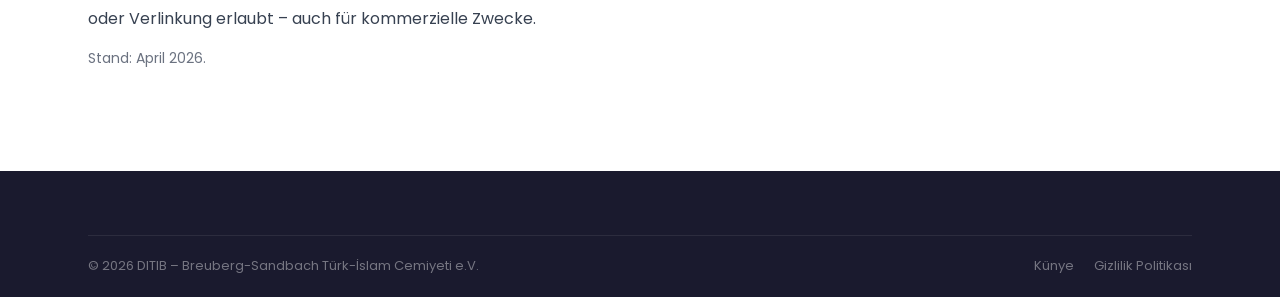
==== commit b2b8bba3: "datenschutz: bildnachweise unsplash hinzugefügt" ====
--- a/pages/datenschutz.html
+++ b/pages/datenschutz.html
@@ -111,6 +111,13 @@
             <li>Widerspruch gegen die Verarbeitung (Art. 21 DSGVO)</li>
           </ul>
 
+          <h2 style="font-family:var(--font-heading);font-size:1.375rem;color:var(--green-900);margin-bottom:16px">6. Bildnachweise</h2>
+          <p style="margin-bottom:12px">
+            Einige auf dieser Website verwendeten Bilder stammen von <a href="https://unsplash.com" target="_blank" rel="noopener" style="color:var(--green-700)">Unsplash</a>.
+            Unsplash stellt Fotos unter der <a href="https://unsplash.com/license" target="_blank" rel="noopener" style="color:var(--green-700)">Unsplash-Lizenz</a> kostenlos zur Verfügung.
+            Die Nutzung ist ohne Namensnennung oder Verlinkung erlaubt – auch für kommerzielle Zwecke.
+          </p>
+
           <p style="color:var(--gray-500);font-size:.875rem">
             Stand: April 2026.
           </p>
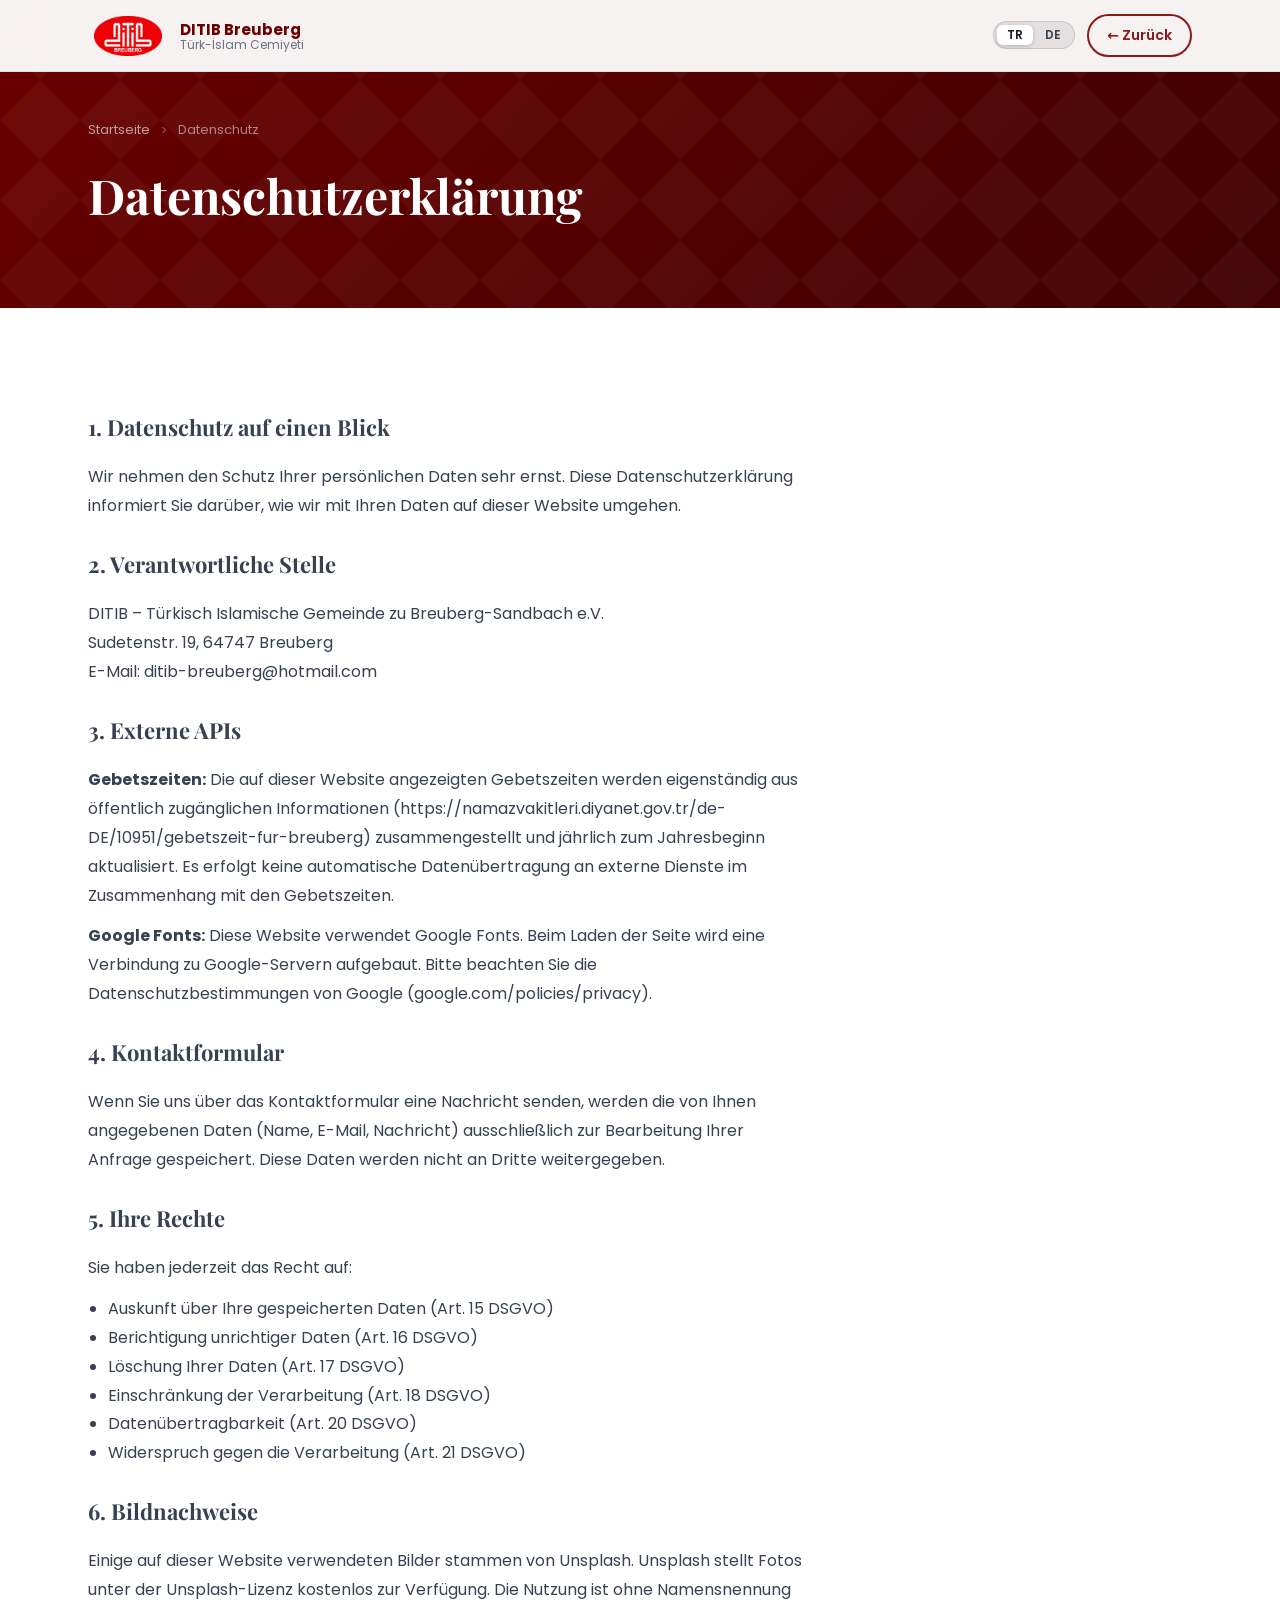
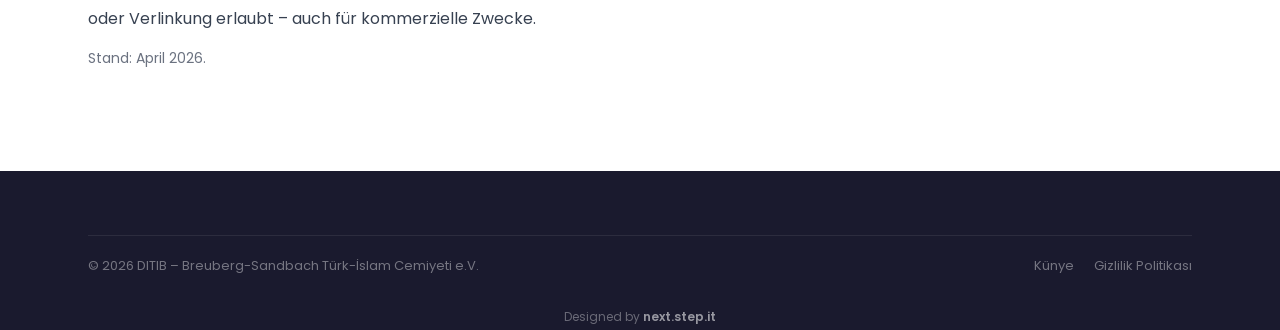
==== commit a92b8723: "update: religiöse Veranstaltungen statt Toplumsal Uyum, Mevlütler & Taziyeler - i18n.js: index.about" ====
--- a/pages/datenschutz.html
+++ b/pages/datenschutz.html
@@ -135,6 +135,9 @@
           <a href="datenschutz.html" data-i18n="footer.privacy">Datenschutz</a>
         </div>
       </div>
+      <div style="text-align:center;padding:10px 0 4px;font-size:.75rem;color:rgba(255,255,255,.35)">
+        Designed by <a href="https://www.instagram.com/next.step.it/" target="_blank" rel="noopener" style="color:rgba(255,255,255,.55);text-decoration:none;font-weight:600">next.step.it</a>
+      </div>
     </div>
   </footer>
 
